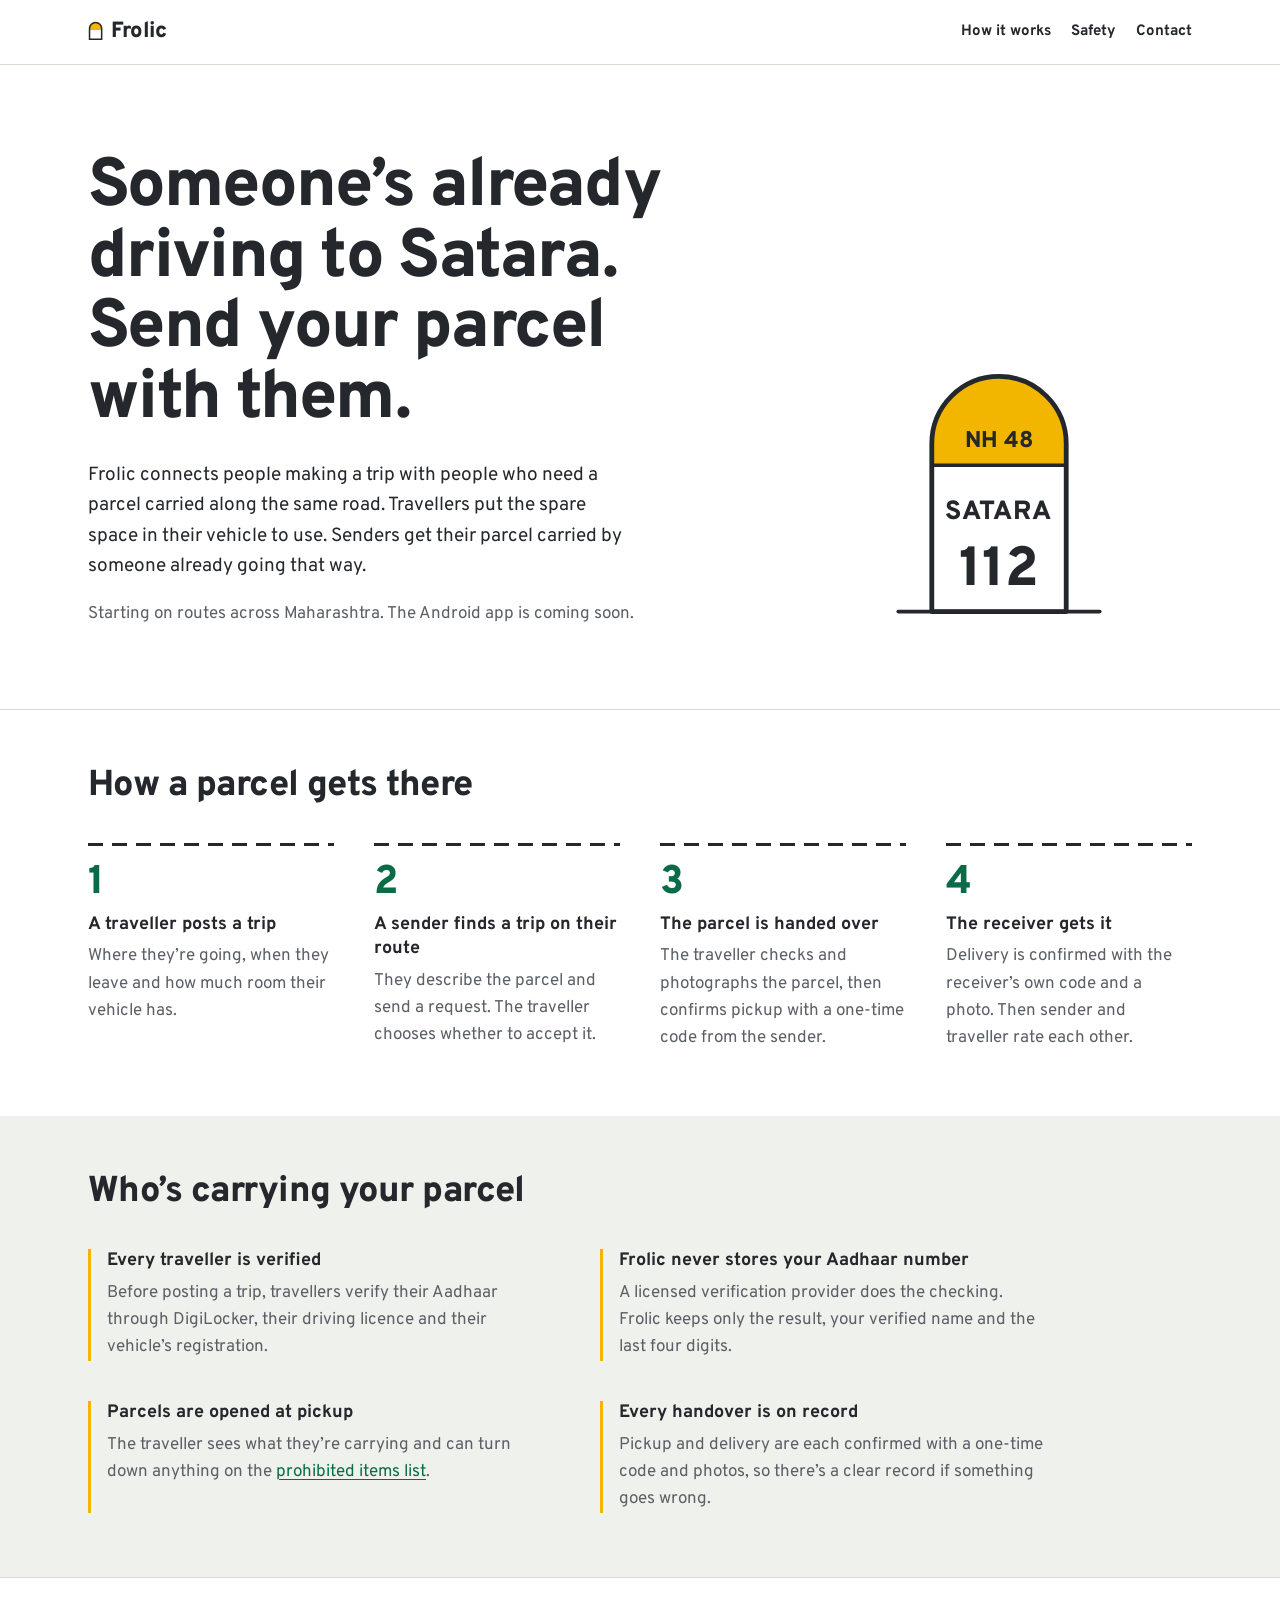
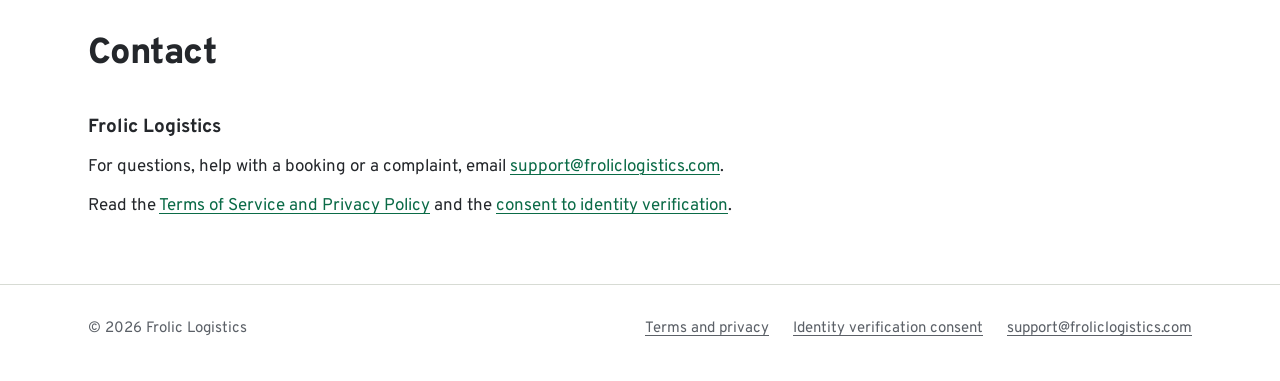
==== index.html @ 798658c7 "feat: home page and 404 page Co-Authored-By: Claude Opus 5.5 <noreply@anthropic.com> Claude-Session:" ====
<!doctype html>
<html lang="en-IN">
<head>
  <meta charset="utf-8">
  <meta name="viewport" content="width=device-width, initial-scale=1">
  <title>Frolic: send a parcel with someone already making the trip</title>
  <meta name="description" content="Frolic connects people making a trip with people who need a parcel carried along the same road. Starting on routes across Maharashtra.">
  <link rel="canonical" href="https://froliclogistics.com/">
  <link rel="icon" href="favicon.svg" type="image/svg+xml">
  <link rel="stylesheet" href="assets/site.css">
</head>
<body>
  <a class="skip" href="#main">Skip to content</a>

  <header class="site-header">
    <div class="wrap">
      <a class="wordmark" href="./" aria-label="Frolic home">
        <svg viewBox="0 0 20 26" aria-hidden="true">
          <path class="stone-fill" d="M2 24V10a8 8 0 0 1 16 0v14z"/>
          <path class="stone-cap" d="M2 12v-2a8 8 0 0 1 16 0v2z"/>
          <path class="stone-line" stroke-width="2" d="M2 24V10a8 8 0 0 1 16 0v14z"/>
        </svg>
        Frolic
      </a>
      <nav class="site-nav" aria-label="Main">
        <ul>
          <li><a href="#how-it-works">How it works</a></li>
          <li><a href="#safety">Safety</a></li>
          <li><a href="#contact">Contact</a></li>
        </ul>
      </nav>
    </div>
  </header>

  <main id="main">
    <section class="hero">
      <div class="wrap">
        <div>
          <h1>Someone’s already driving to Satara. Send your parcel with them.</h1>
          <p class="lede">Frolic connects people making a trip with people who need a parcel carried along the same road. Travellers put the spare space in their vehicle to use. Senders get their parcel carried by someone already going that way.</p>
          <p class="status">Starting on routes across Maharashtra. The Android app is coming soon.</p>
        </div>

        <svg class="milestone" viewBox="0 0 200 262" role="img" aria-label="A highway milestone on NH 48: Satara, 112 kilometres">
          <path class="stone-fill" d="M44 248V108a56 56 0 0 1 112 0v140z"/>
          <path class="stone-cap" d="M44 126v-18a56 56 0 0 1 112 0v18z"/>
          <path class="stone-line" stroke-width="3" d="M44 126h112"/>
          <path class="stone-line" stroke-width="4" stroke-linejoin="round" d="M44 248V108a56 56 0 0 1 112 0v140z"/>
          <text class="stone-text" x="100" y="111" font-size="19">NH 48</text>
          <text class="stone-text" x="100" y="171" font-size="22" letter-spacing="1">SATARA</text>
          <text class="stone-text" x="100" y="226" font-size="46">112</text>
          <path class="stone-ground" stroke-width="3" stroke-linecap="round" d="M16 248h168"/>
        </svg>
      </div>
    </section>

    <section class="section" id="how-it-works" aria-labelledby="how-heading">
      <div class="wrap">
        <h2 id="how-heading">How a parcel gets there</h2>
        <ol class="steps">
          <li>
            <h3>A traveller posts a trip</h3>
            <p>Where they’re going, when they leave and how much room their vehicle has.</p>
          </li>
          <li>
            <h3>A sender finds a trip on their route</h3>
            <p>They describe the parcel and send a request. The traveller chooses whether to accept it.</p>
          </li>
          <li>
            <h3>The parcel is handed over</h3>
            <p>The traveller checks and photographs the parcel, then confirms pickup with a one-time code from the sender.</p>
          </li>
          <li>
            <h3>The receiver gets it</h3>
            <p>Delivery is confirmed with the receiver’s own code and a photo. Then sender and traveller rate each other.</p>
          </li>
        </ol>
      </div>
    </section>

    <section class="section section--verge" id="safety" aria-labelledby="safety-heading">
      <div class="wrap">
        <h2 id="safety-heading">Who’s carrying your parcel</h2>
        <ul class="facts">
          <li>
            <h3>Every traveller is verified</h3>
            <p>Before posting a trip, travellers verify their Aadhaar through DigiLocker, their driving licence and their vehicle’s registration.</p>
          </li>
          <li>
            <h3>Frolic never stores your Aadhaar number</h3>
            <p>A licensed verification provider does the checking. Frolic keeps only the result, your verified name and the last four digits.</p>
          </li>
          <li>
            <h3>Parcels are opened at pickup</h3>
            <p>The traveller sees what they’re carrying and can turn down anything on the <a href="terms-privacy/2026-09-01/#prohibited-items">prohibited items list</a>.</p>
          </li>
          <li>
            <h3>Every handover is on record</h3>
            <p>Pickup and delivery are each confirmed with a one-time code and photos, so there’s a clear record if something goes wrong.</p>
          </li>
        </ul>
      </div>
    </section>

    <section class="section contact" id="contact" aria-labelledby="contact-heading">
      <div class="wrap">
        <h2 id="contact-heading">Contact</h2>
        <p class="company">Frolic Logistics</p>
        <p>For questions, help with a booking or a complaint, email <a href="mailto:support@froliclogistics.com">support@froliclogistics.com</a>.</p>
        <p>Read the <a href="terms-privacy/2026-09-01/">Terms of Service and Privacy Policy</a> and the <a href="kyc-consent/2026-09-01/">consent to identity verification</a>.</p>
      </div>
    </section>
  </main>

  <footer class="site-footer">
    <div class="wrap">
      <p>© 2026 Frolic Logistics</p>
      <ul>
        <li><a href="terms-privacy/2026-09-01/">Terms and privacy</a></li>
        <li><a href="kyc-consent/2026-09-01/">Identity verification consent</a></li>
        <li><a href="mailto:support@froliclogistics.com">support@froliclogistics.com</a></li>
      </ul>
    </div>
  </footer>
</body>
</html>
---- assets/site.css ----
/* Frolic website. One stylesheet for every page.
   Colours come from Indian highway milestones: white stone, yellow cap,
   signboard green. Overpass descends from the Highway Gothic road-sign face. */

@font-face {
  font-family: "Overpass";
  src: url("fonts/overpass-latin-400-normal.woff2") format("woff2");
  font-weight: 400;
  font-style: normal;
  font-display: swap;
}
@font-face {
  font-family: "Overpass";
  src: url("fonts/overpass-latin-700-normal.woff2") format("woff2");
  font-weight: 700;
  font-style: normal;
  font-display: swap;
}
@font-face {
  font-family: "Overpass";
  src: url("fonts/overpass-latin-800-normal.woff2") format("woff2");
  font-weight: 800;
  font-style: normal;
  font-display: swap;
}

:root {
  color-scheme: light dark;
  --paper: #ffffff;
  --verge: #eef1ec;
  --road: #24272b;
  --muted: #5b6067;
  --rule: #d7dbd4;
  --sign: #0b6b47;
  --cap: #f2b600;
  --cap-ink: #24272b;
  --stone: #ffffff;
  --stone-ink: #24272b;
  --todo: rgba(242, 182, 0, 0.3);
}

@media (prefers-color-scheme: dark) {
  :root {
    --paper: #16191b;
    --verge: #1d2124;
    --road: #e6e8e3;
    --muted: #a4aaa6;
    --rule: #343a3d;
    --sign: #5cc596;
    --todo: rgba(242, 182, 0, 0.26);
  }
}

*,
*::before,
*::after {
  box-sizing: border-box;
}

html {
  -webkit-text-size-adjust: 100%;
}

body {
  margin: 0;
  background: var(--paper);
  color: var(--road);
  font: 400 1.0625rem/1.6 "Overpass", system-ui, -apple-system, "Segoe UI", Roboto, sans-serif;
}

svg {
  display: block;
  max-width: 100%;
}

a {
  color: var(--sign);
  text-decoration-thickness: 1px;
  text-underline-offset: 0.18em;
}

a:hover {
  text-decoration-thickness: 2px;
}

:focus-visible {
  outline: 3px solid var(--cap);
  outline-offset: 2px;
  border-radius: 2px;
}

.skip {
  position: absolute;
  left: 1rem;
  top: -4rem;
  padding: 0.5rem 0.75rem;
  background: var(--road);
  color: var(--paper);
  z-index: 1;
}

.skip:focus {
  top: 0.75rem;
}

.wrap {
  max-width: 72rem;
  margin: 0 auto;
  padding: 0 1rem;
}

@media (min-width: 40rem) {
  .wrap {
    padding: 0 1.5rem;
  }
}

/* Header and footer */

.site-header {
  border-bottom: 1px solid var(--rule);
}

.site-header .wrap {
  display: flex;
  align-items: center;
  justify-content: space-between;
  gap: 1rem;
  min-height: 4rem;
}

.wordmark {
  display: inline-flex;
  align-items: center;
  gap: 0.5rem;
  color: var(--road);
  font-weight: 800;
  font-size: 1.375rem;
  letter-spacing: -0.01em;
  text-decoration: none;
}

.wordmark svg {
  width: 0.95rem;
  height: auto;
  margin-top: -0.2rem;
}

.site-nav ul {
  display: flex;
  flex-wrap: wrap;
  gap: 0.25rem 1.25rem;
  margin: 0;
  padding: 0;
  list-style: none;
}

.site-nav a {
  color: var(--road);
  font-weight: 700;
  font-size: 0.9375rem;
  text-decoration: none;
}

.site-nav a:hover {
  color: var(--sign);
}

.site-footer {
  border-top: 1px solid var(--rule);
  padding: 2rem 0 2.5rem;
  color: var(--muted);
  font-size: 0.9375rem;
}

.site-footer .wrap {
  display: flex;
  flex-wrap: wrap;
  justify-content: space-between;
  gap: 0.75rem 2rem;
}

.site-footer p {
  margin: 0;
}

.site-footer ul {
  display: flex;
  flex-wrap: wrap;
  gap: 0.5rem 1.5rem;
  margin: 0;
  padding: 0;
  list-style: none;
}

.site-footer a {
  color: var(--muted);
}

/* Milestone drawing: the stone stays white in both themes, like a real one. */

.stone-fill {
  fill: var(--stone);
}

.stone-line {
  fill: none;
  stroke: var(--stone-ink);
}

.stone-cap {
  fill: var(--cap);
}

.stone-text {
  fill: var(--stone-ink);
  font-family: "Overpass", system-ui, sans-serif;
  font-weight: 800;
  text-anchor: middle;
}

.stone-ground {
  stroke: var(--road);
}

/* Home */

.hero {
  padding: 3rem 0 3.5rem;
}

.hero .wrap {
  display: grid;
  gap: 2.5rem;
  align-items: end;
}

.hero h1 {
  max-width: 15ch;
  margin: 0 0 1.5rem;
  font-weight: 800;
  font-size: clamp(2.25rem, 5.5vw + 0.75rem, 4.25rem);
  line-height: 1.04;
  letter-spacing: -0.025em;
}

.lede {
  max-width: 34rem;
  margin: 0 0 1.25rem;
  font-size: 1.1875rem;
}

.status {
  margin: 0;
  color: var(--muted);
}

.milestone {
  width: 9.5rem;
}

@media (min-width: 48rem) {
  .hero {
    padding: 5.5rem 0 5rem;
  }

  .hero .wrap {
    grid-template-columns: minmax(0, 1.7fr) minmax(0, 1fr);
    gap: 4rem;
  }

  .milestone {
    width: 15rem;
    justify-self: center;
  }
}

.section {
  padding: 3.5rem 0 4rem;
  border-top: 1px solid var(--rule);
}

.section h2 {
  max-width: 24ch;
  margin: 0 0 2.25rem;
  font-weight: 800;
  font-size: clamp(1.625rem, 1.5vw + 1.2rem, 2.25rem);
  line-height: 1.15;
  letter-spacing: -0.015em;
}

.section h3 {
  margin: 0 0 0.375rem;
  font-weight: 700;
  font-size: 1.125rem;
  line-height: 1.35;
}

.section p {
  margin: 0;
}

/* The steps sit on a dashed lane marking, in the order a booking happens. */

.steps {
  display: grid;
  gap: 2rem;
  margin: 0;
  padding: 0;
  list-style: none;
  counter-reset: step;
}

.steps li {
  counter-increment: step;
  padding-top: 1.25rem;
  background: linear-gradient(90deg, var(--road) 0 62%, transparent 0) 0 0 / 1.5rem 3px repeat-x;
}

.steps li::before {
  content: counter(step);
  display: block;
  margin-bottom: 0.625rem;
  color: var(--sign);
  font-weight: 800;
  font-size: 2.5rem;
  line-height: 1;
}

.steps p,
.facts p {
  color: var(--muted);
}

@media (min-width: 48rem) {
  .steps {
    grid-template-columns: repeat(4, minmax(0, 1fr));
    gap: 2.5rem;
  }
}

.section--verge {
  background: var(--verge);
  border-top: 0;
}

.facts {
  display: grid;
  gap: 1.75rem;
  max-width: 60rem;
  margin: 0;
  padding: 0;
  list-style: none;
}

.facts li {
  padding-left: 1rem;
  border-left: 3px solid var(--cap);
}

@media (min-width: 48rem) {
  .facts {
    grid-template-columns: repeat(2, minmax(0, 1fr));
    gap: 2.5rem 4rem;
  }
}

.contact p + p {
  margin-top: 0.75rem;
}

.contact .company {
  font-weight: 700;
  font-size: 1.1875rem;
}

/* Policy pages */

.doc {
  padding: 2.5rem 0 4.5rem;
}

.doc .wrap {
  max-width: 41rem;
}

.draft {
  margin: 0 0 2.25rem;
  padding: 1rem 1.125rem;
  background: var(--cap);
  color: var(--cap-ink);
  border-radius: 2px;
}

/* Road-works stripes: this text is still under construction. */
.draft::before {
  content: "";
  display: block;
  height: 0.5rem;
  margin: -1rem -1.125rem 0.875rem;
  background: repeating-linear-gradient(-45deg, var(--cap-ink) 0 0.5rem, var(--cap) 0.5rem 1rem);
  border-radius: 2px 2px 0 0;
}

.doc .draft p {
  margin: 0;
}

.doc .draft p + p {
  margin-top: 0.375rem;
}

.draft a {
  color: var(--cap-ink);
}

.doc h1 {
  margin: 0 0 1rem;
  font-weight: 800;
  font-size: clamp(2rem, 2.5vw + 1.25rem, 2.75rem);
  line-height: 1.1;
  letter-spacing: -0.02em;
}

.doc-meta {
  display: grid;
  grid-template-columns: max-content 1fr;
  gap: 0.125rem 1rem;
  margin: 0 0 2.25rem;
  color: var(--muted);
  font-size: 0.9375rem;
}

.doc-meta dt {
  font-weight: 700;
}

.doc-meta dd {
  margin: 0;
}

.toc {
  margin: 0 0 2.75rem;
  padding: 1.25rem 0 1.5rem;
  border-top: 1px solid var(--rule);
  border-bottom: 1px solid var(--rule);
}

.doc .toc h2 {
  margin: 0 0 0.75rem;
  font-size: 1.0625rem;
  letter-spacing: 0;
}

.toc ol {
  margin: 0;
  padding: 0;
  list-style: none;
}

.toc ol ol {
  margin: 0.25rem 0 0.75rem;
  padding-left: 1rem;
  columns: 2 13rem;
  column-gap: 1.5rem;
}

.doc .toc li {
  break-inside: avoid;
  margin: 0;
  padding: 0.2rem 0;
}

.toc > ol > li > a {
  font-weight: 700;
}

.doc h2 {
  margin: 3.25rem 0 0.25rem;
  font-weight: 800;
  font-size: 1.625rem;
  line-height: 1.2;
  letter-spacing: -0.01em;
}

.doc h3 {
  margin: 2.25rem 0 0.5rem;
  font-weight: 700;
  font-size: 1.1875rem;
  line-height: 1.3;
}

/* A short policy has no parts, so its section headings are h2 at h3 size. */
.doc--short h2 {
  margin: 2.25rem 0 0.5rem;
  font-weight: 700;
  font-size: 1.1875rem;
  line-height: 1.3;
  letter-spacing: 0;
}

.doc h2,
.doc h3 {
  scroll-margin-top: 1.5rem;
}

.doc p,
.doc ul {
  margin: 0 0 1rem;
}

.doc ul {
  padding-left: 1.25rem;
}

.doc li + li {
  margin-top: 0.5rem;
}

mark.todo {
  background: var(--todo);
  color: inherit;
  padding: 0.05em 0.2em;
  border-radius: 2px;
  -webkit-box-decoration-break: clone;
  box-decoration-break: clone;
}

.not-found {
  padding: 5rem 0 6rem;
}

.not-found h1 {
  margin: 0 0 1rem;
  font-weight: 800;
  font-size: clamp(2rem, 3vw + 1.25rem, 3rem);
  line-height: 1.1;
}

.not-found p {
  max-width: 34rem;
  margin: 0 0 0.75rem;
}

/* Policy pages are often saved as PDF or printed as a record. */
@media print {
  .site-nav,
  .site-footer,
  .skip {
    display: none;
  }

  body {
    font-size: 11pt;
  }

  a {
    color: inherit;
  }

  .draft {
    border: 2px solid #000;
  }
}
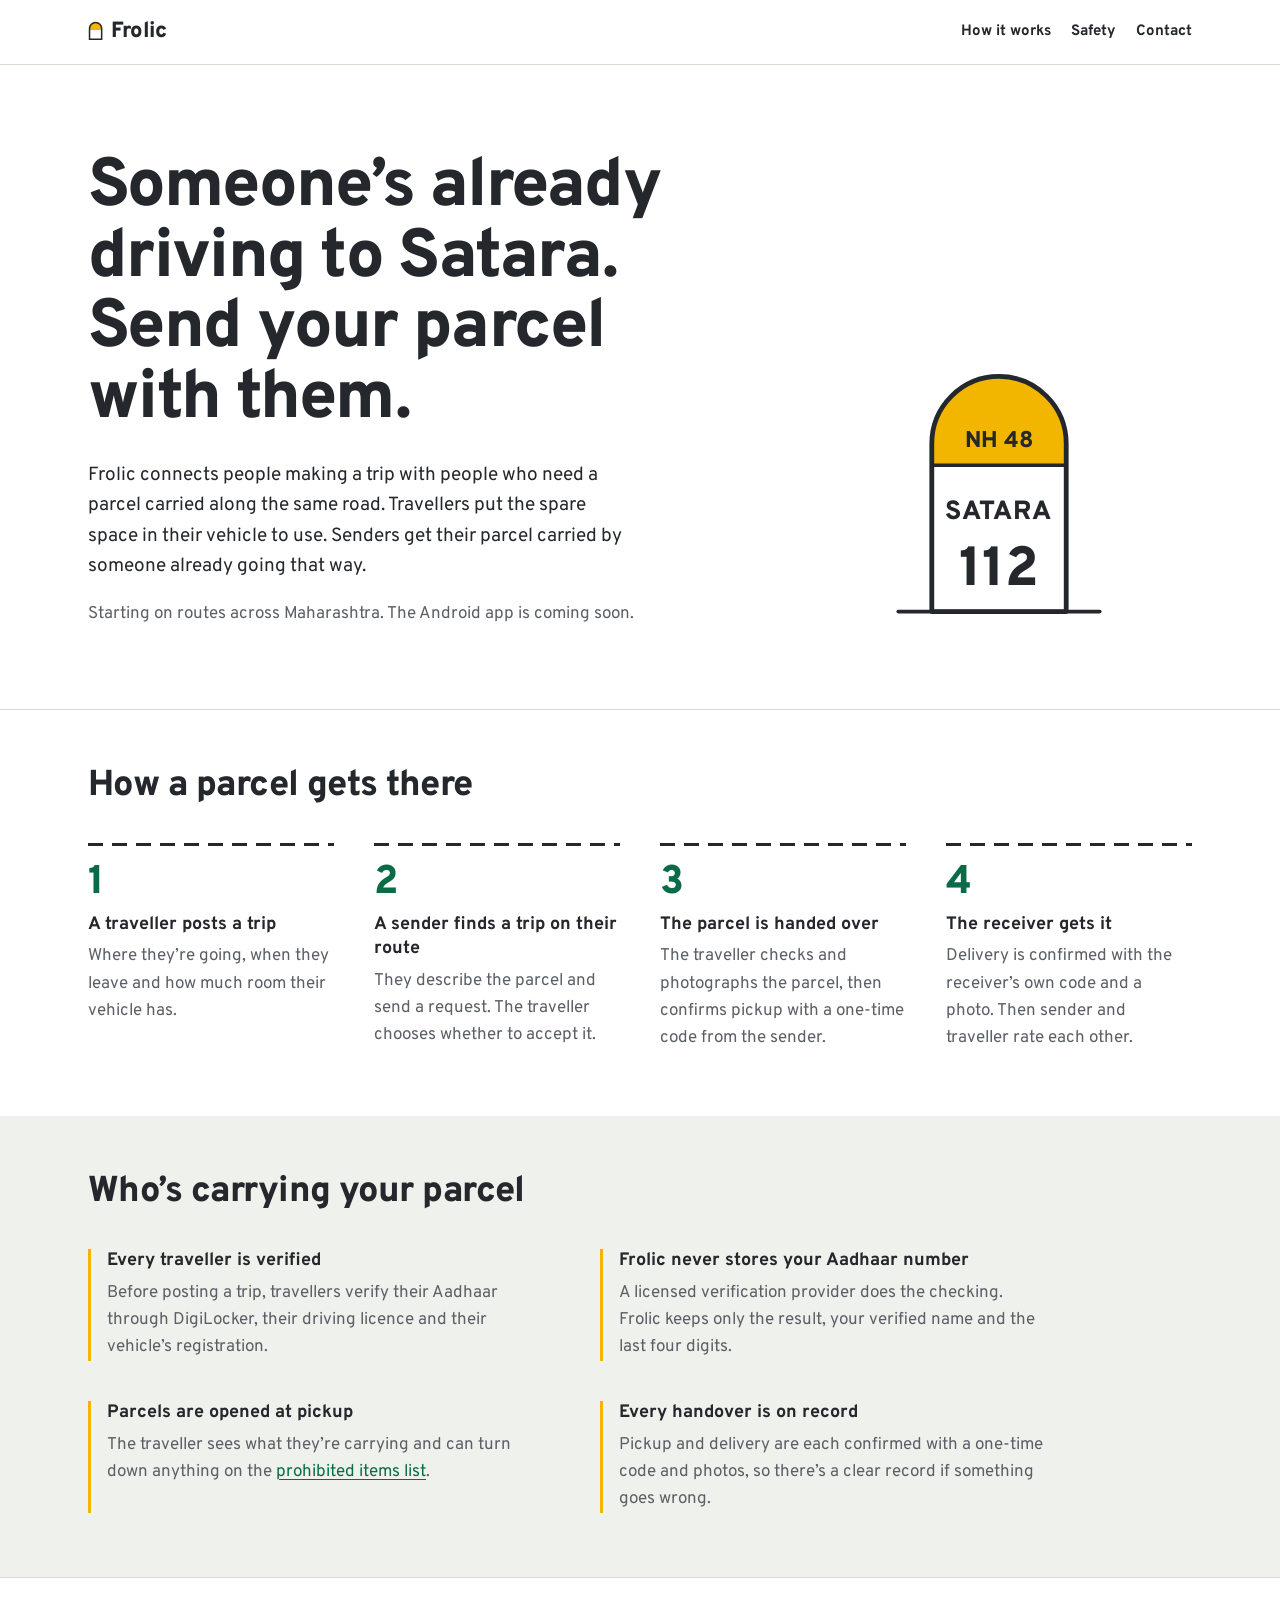
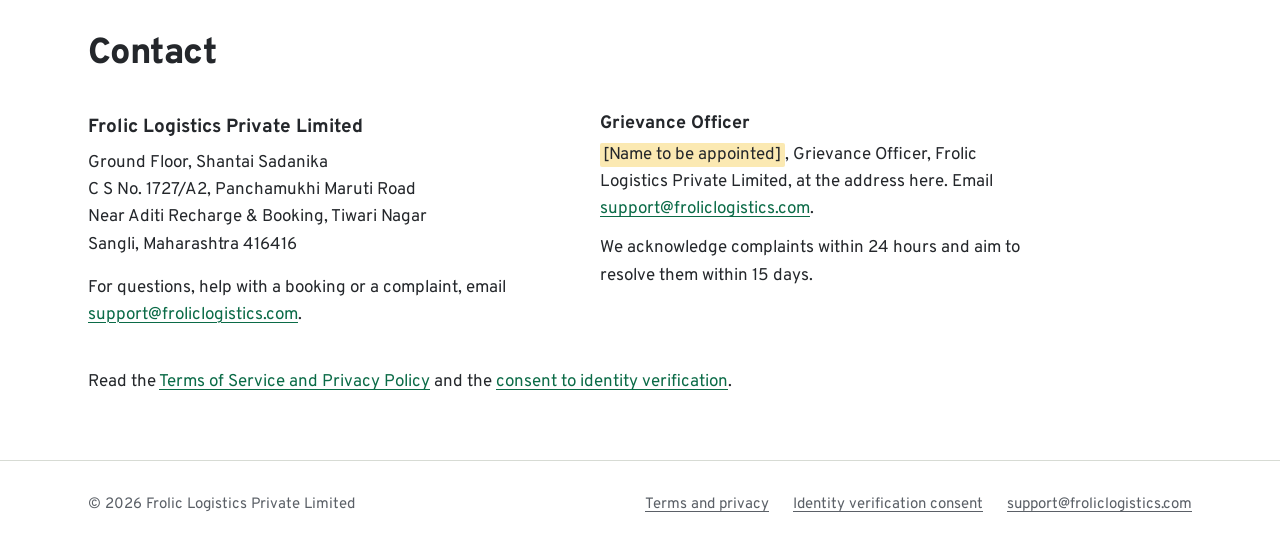
==== commit 75f3bb24: "feat: legal entity name, registered office and Grievance Officer section The Grievance Officer's nam" ====
--- a/index.html
+++ b/index.html
@@ -105,16 +105,31 @@
     <section class="section contact" id="contact" aria-labelledby="contact-heading">
       <div class="wrap">
         <h2 id="contact-heading">Contact</h2>
-        <p class="company">Frolic Logistics</p>
-        <p>For questions, help with a booking or a complaint, email <a href="mailto:support@froliclogistics.com">support@froliclogistics.com</a>.</p>
-        <p>Read the <a href="terms-privacy/2026-09-01/">Terms of Service and Privacy Policy</a> and the <a href="kyc-consent/2026-09-01/">consent to identity verification</a>.</p>
+        <div class="contact-grid">
+          <div>
+            <p class="company">Frolic Logistics Private Limited</p>
+            <address>
+            Ground Floor, Shantai Sadanika<br>
+            C S No. 1727/A2, Panchamukhi Maruti Road<br>
+            Near Aditi Recharge &amp; Booking, Tiwari Nagar<br>
+            Sangli, Maharashtra 416416
+            </address>
+            <p>For questions, help with a booking or a complaint, email <a href="mailto:support@froliclogistics.com">support@froliclogistics.com</a>.</p>
+          </div>
+          <div>
+            <h3 id="grievance-officer">Grievance Officer</h3>
+            <p><mark class="todo">[Name to be appointed]</mark>, Grievance Officer, Frolic Logistics Private Limited, at the address here. Email <a href="mailto:support@froliclogistics.com">support@froliclogistics.com</a>.</p>
+            <p>We acknowledge complaints within 24 hours and aim to resolve them within 15 days.</p>
+          </div>
+        </div>
+        <p class="contact-policies">Read the <a href="terms-privacy/2026-09-01/">Terms of Service and Privacy Policy</a> and the <a href="kyc-consent/2026-09-01/">consent to identity verification</a>.</p>
       </div>
     </section>
   </main>
 
   <footer class="site-footer">
     <div class="wrap">
-      <p>© 2026 Frolic Logistics</p>
+      <p>© 2026 Frolic Logistics Private Limited</p>
       <ul>
         <li><a href="terms-privacy/2026-09-01/">Terms and privacy</a></li>
         <li><a href="kyc-consent/2026-09-01/">Identity verification consent</a></li>
--- a/assets/site.css
+++ b/assets/site.css
@@ -369,6 +369,28 @@
   margin-top: 0.75rem;
 }
 
+.contact address {
+  margin: 0.5rem 0 1rem;
+  font-style: normal;
+}
+
+.contact-grid {
+  display: grid;
+  gap: 2.25rem;
+  max-width: 60rem;
+}
+
+.contact .contact-policies {
+  margin-top: 2.5rem;
+}
+
+@media (min-width: 48rem) {
+  .contact-grid {
+    grid-template-columns: repeat(2, minmax(0, 1fr));
+    gap: 4rem;
+  }
+}
+
 .contact .company {
   font-weight: 700;
   font-size: 1.1875rem;
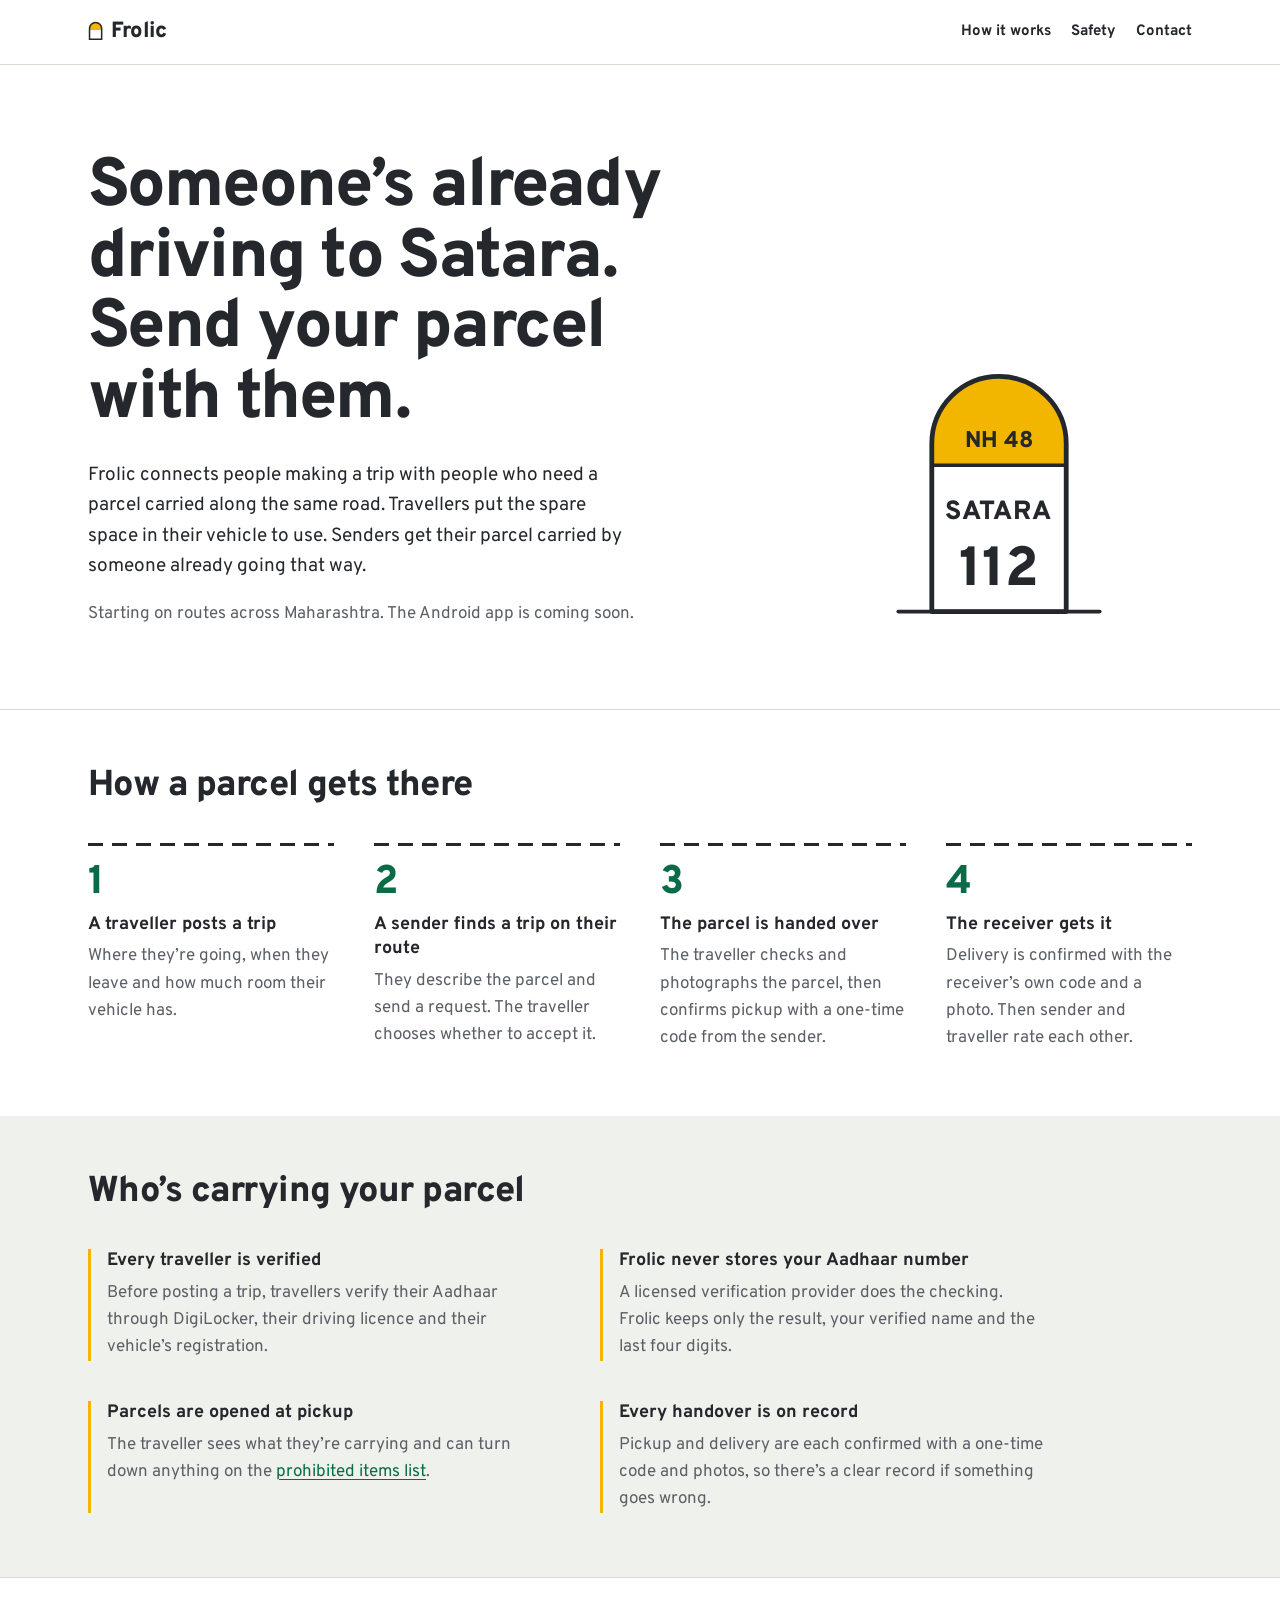
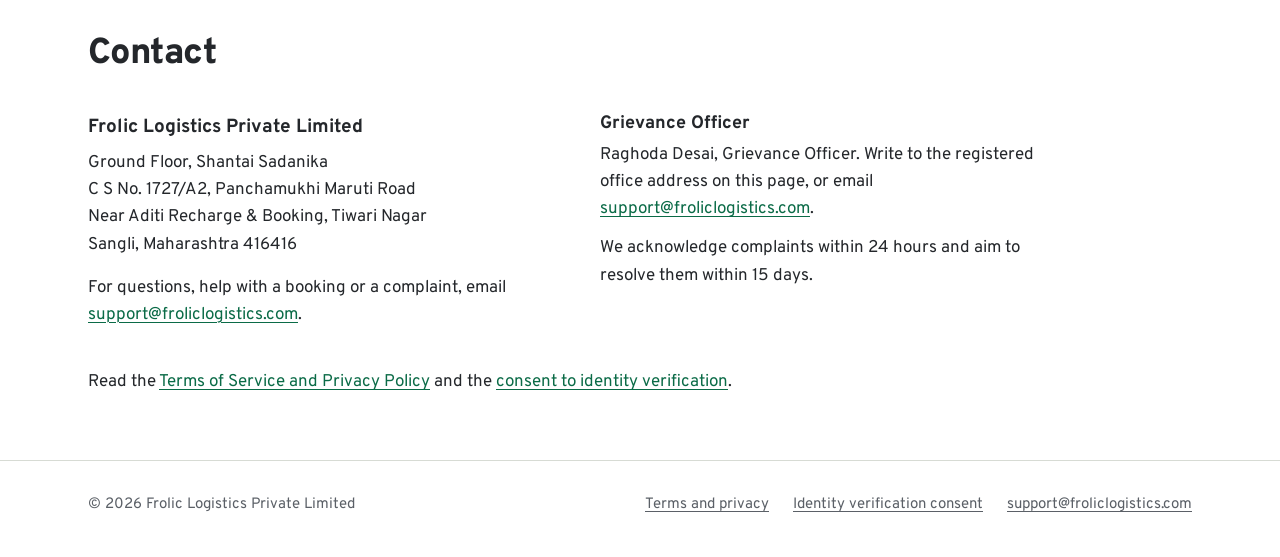
==== commit d29a089d: "feat: name Raghoda Desai as Grievance Officer Also points complaints to the registered office addres" ====
--- a/index.html
+++ b/index.html
@@ -118,7 +118,7 @@
           </div>
           <div>
             <h3 id="grievance-officer">Grievance Officer</h3>
-            <p><mark class="todo">[Name to be appointed]</mark>, Grievance Officer, Frolic Logistics Private Limited, at the address here. Email <a href="mailto:support@froliclogistics.com">support@froliclogistics.com</a>.</p>
+            <p>Raghoda Desai, Grievance Officer. Write to the registered office address on this page, or email <a href="mailto:support@froliclogistics.com">support@froliclogistics.com</a>.</p>
             <p>We acknowledge complaints within 24 hours and aim to resolve them within 15 days.</p>
           </div>
         </div>
